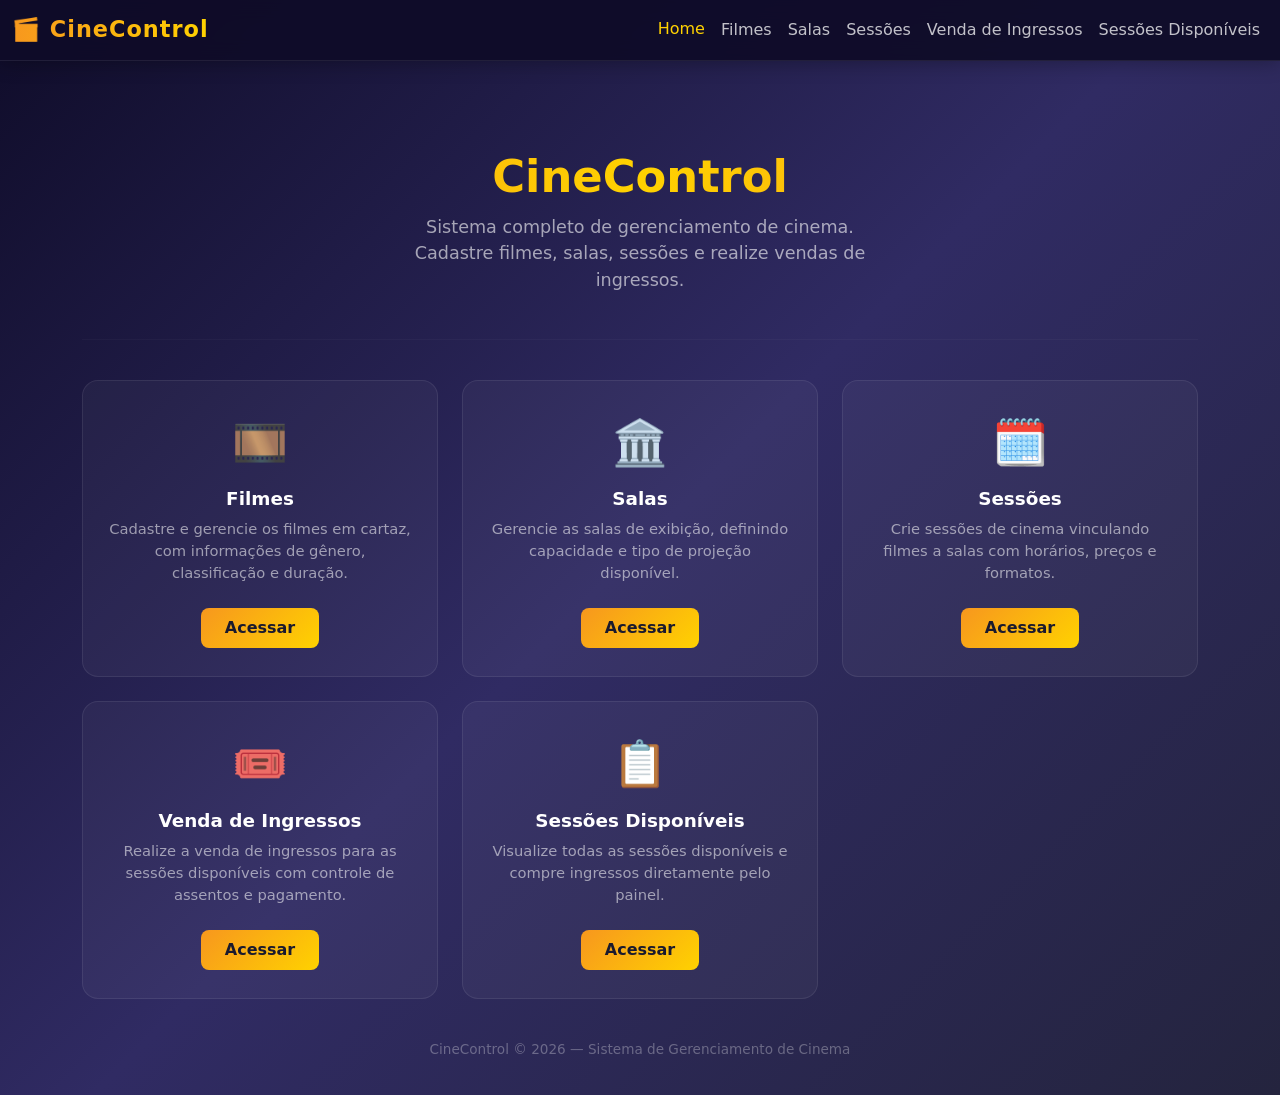
==== index.html @ c71dae34 "first commit" ====
<!DOCTYPE html>
<html lang="pt-BR">
<head>
  <meta charset="UTF-8">
  <meta name="viewport" content="width=device-width, initial-scale=1.0">
  <title>CineControl - Sistema de Controle de Cinema</title>
  <meta name="description" content="CineControl - Sistema completo de gerenciamento de cinema com cadastro de filmes, salas, sessões e venda de ingressos.">
  <link rel="stylesheet" href="css/bootstrap.min.css">
  <style>
    body {
      background: linear-gradient(135deg, #0f0c29, #302b63, #24243e);
      min-height: 100vh;
      color: #e0e0e0;
    }
    .navbar {
      background: rgba(15, 12, 41, 0.95) !important;
      backdrop-filter: blur(10px);
      border-bottom: 1px solid rgba(255, 255, 255, 0.08);
      box-shadow: 0 2px 20px rgba(0, 0, 0, 0.3);
    }
    .navbar-brand {
      font-weight: 700;
      font-size: 1.4rem;
      background: linear-gradient(90deg, #f7971e, #ffd200);
      -webkit-background-clip: text;
      -webkit-text-fill-color: transparent;
      letter-spacing: 1px;
    }
    .nav-link {
      color: rgba(255, 255, 255, 0.75) !important;
      transition: color 0.3s ease, transform 0.2s ease;
      font-weight: 500;
    }
    .nav-link:hover, .nav-link.active {
      color: #ffd200 !important;
      transform: translateY(-1px);
    }
    .hero-section {
      text-align: center;
      padding: 60px 0 30px;
    }
    .hero-section h1 {
      font-size: 2.8rem;
      font-weight: 800;
      background: linear-gradient(90deg, #f7971e, #ffd200, #f7971e);
      -webkit-background-clip: text;
      -webkit-text-fill-color: transparent;
      margin-bottom: 10px;
    }
    .hero-section p {
      font-size: 1.1rem;
      color: rgba(255, 255, 255, 0.6);
      max-width: 500px;
      margin: 0 auto;
    }
    .card-section {
      background: rgba(255, 255, 255, 0.04);
      border: 1px solid rgba(255, 255, 255, 0.08);
      border-radius: 16px;
      transition: transform 0.3s ease, box-shadow 0.3s ease, border-color 0.3s ease;
      overflow: hidden;
    }
    .card-section:hover {
      transform: translateY(-8px);
      box-shadow: 0 12px 40px rgba(247, 151, 30, 0.15);
      border-color: rgba(247, 151, 30, 0.3);
    }
    .card-section .card-body {
      padding: 28px 24px;
    }
    .card-section .card-icon {
      font-size: 2.8rem;
      margin-bottom: 12px;
      display: block;
    }
    .card-section .card-title {
      font-weight: 700;
      font-size: 1.15rem;
      color: #fff;
    }
    .card-section .card-text {
      color: rgba(255, 255, 255, 0.55);
      font-size: 0.92rem;
      line-height: 1.5;
    }
    .btn-access {
      background: linear-gradient(135deg, #f7971e, #ffd200);
      border: none;
      color: #1a1a2e;
      font-weight: 700;
      border-radius: 8px;
      padding: 8px 24px;
      transition: transform 0.2s ease, box-shadow 0.2s ease;
    }
    .btn-access:hover {
      transform: scale(1.05);
      box-shadow: 0 4px 20px rgba(247, 151, 30, 0.4);
      color: #1a1a2e;
    }
    .footer-text {
      text-align: center;
      color: rgba(255, 255, 255, 0.3);
      font-size: 0.85rem;
      padding: 40px 0 20px;
    }
  </style>
</head>
<body>

  <!-- Navbar -->
  <nav class="navbar navbar-expand-lg navbar-dark fixed-top">
    <div class="container-fluid">
      <a class="navbar-brand" href="index.html">🎬 CineControl</a>
      <button class="navbar-toggler" type="button" data-bs-toggle="collapse" data-bs-target="#navbarNav" aria-controls="navbarNav" aria-expanded="false" aria-label="Toggle navigation">
        <span class="navbar-toggler-icon"></span>
      </button>
      <div class="collapse navbar-collapse" id="navbarNav">
        <ul class="navbar-nav ms-auto">
          <li class="nav-item"><a class="nav-link active" href="index.html">Home</a></li>
          <li class="nav-item"><a class="nav-link" href="cadastro-filmes.html">Filmes</a></li>
          <li class="nav-item"><a class="nav-link" href="cadastro-salas.html">Salas</a></li>
          <li class="nav-item"><a class="nav-link" href="cadastro-sessoes.html">Sessões</a></li>
          <li class="nav-item"><a class="nav-link" href="venda-ingressos.html">Venda de Ingressos</a></li>
          <li class="nav-item"><a class="nav-link" href="sessoes.html">Sessões Disponíveis</a></li>
        </ul>
      </div>
    </div>
  </nav>

  <!-- Hero -->
  <div class="container" style="margin-top: 90px;">
    <div class="hero-section">
      <h1>CineControl</h1>
      <p>Sistema completo de gerenciamento de cinema. Cadastre filmes, salas, sessões e realize vendas de ingressos.</p>
    </div>

    <hr style="border-color: rgba(255,255,255,0.1);">

    <!-- Cards Grid -->
    <div class="row g-4 mt-2">
      <!-- Filmes -->
      <div class="col-md-4">
        <div class="card card-section h-100">
          <div class="card-body text-center">
            <span class="card-icon">🎞️</span>
            <h5 class="card-title">Filmes</h5>
            <p class="card-text">Cadastre e gerencie os filmes em cartaz, com informações de gênero, classificação e duração.</p>
            <a href="cadastro-filmes.html" class="btn btn-access mt-2">Acessar</a>
          </div>
        </div>
      </div>
      <!-- Salas -->
      <div class="col-md-4">
        <div class="card card-section h-100">
          <div class="card-body text-center">
            <span class="card-icon">🏛️</span>
            <h5 class="card-title">Salas</h5>
            <p class="card-text">Gerencie as salas de exibição, definindo capacidade e tipo de projeção disponível.</p>
            <a href="cadastro-salas.html" class="btn btn-access mt-2">Acessar</a>
          </div>
        </div>
      </div>
      <!-- Sessões -->
      <div class="col-md-4">
        <div class="card card-section h-100">
          <div class="card-body text-center">
            <span class="card-icon">🗓️</span>
            <h5 class="card-title">Sessões</h5>
            <p class="card-text">Crie sessões de cinema vinculando filmes a salas com horários, preços e formatos.</p>
            <a href="cadastro-sessoes.html" class="btn btn-access mt-2">Acessar</a>
          </div>
        </div>
      </div>
      <!-- Venda de Ingressos -->
      <div class="col-md-4">
        <div class="card card-section h-100">
          <div class="card-body text-center">
            <span class="card-icon">🎟️</span>
            <h5 class="card-title">Venda de Ingressos</h5>
            <p class="card-text">Realize a venda de ingressos para as sessões disponíveis com controle de assentos e pagamento.</p>
            <a href="venda-ingressos.html" class="btn btn-access mt-2">Acessar</a>
          </div>
        </div>
      </div>
      <!-- Sessões Disponíveis -->
      <div class="col-md-4">
        <div class="card card-section h-100">
          <div class="card-body text-center">
            <span class="card-icon">📋</span>
            <h5 class="card-title">Sessões Disponíveis</h5>
            <p class="card-text">Visualize todas as sessões disponíveis e compre ingressos diretamente pelo painel.</p>
            <a href="sessoes.html" class="btn btn-access mt-2">Acessar</a>
          </div>
        </div>
      </div>
    </div>

    <p class="footer-text">CineControl &copy; 2026 — Sistema de Gerenciamento de Cinema</p>
  </div>

  <script src="js/bootstrap.min.js"></script>
</body>
</html>
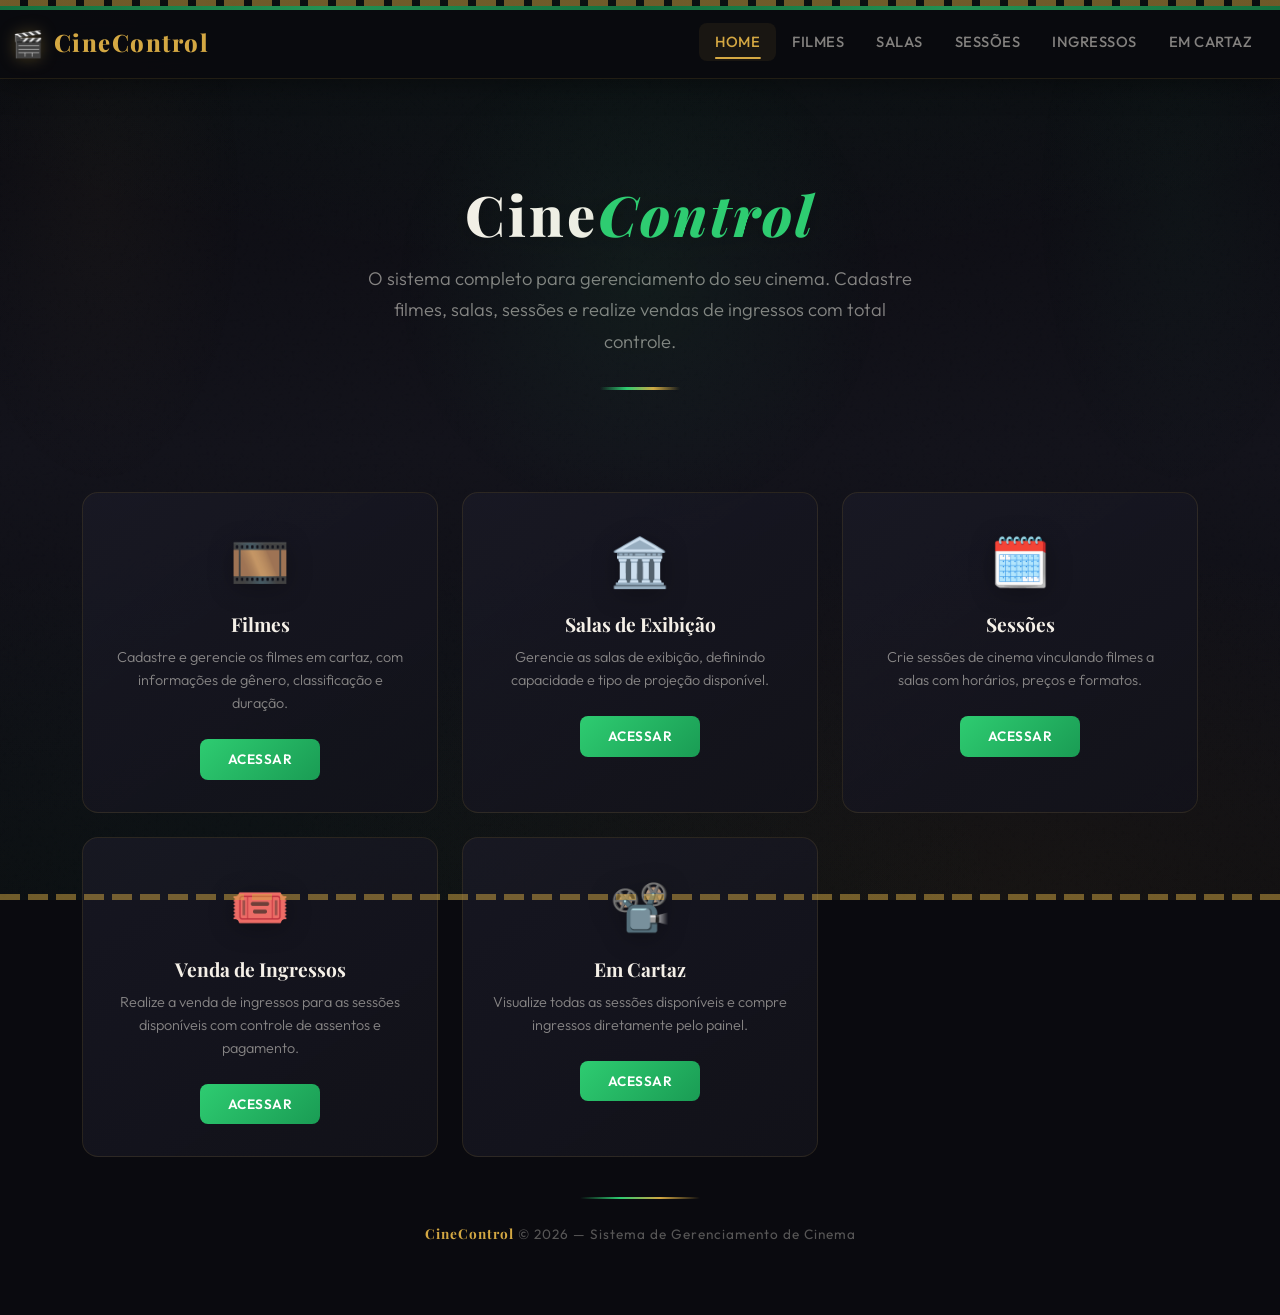
==== commit 639781d7: "refactor: consolidate CSS styles into external stylesheet and update UI components across all pages" ====
--- a/index.html
+++ b/index.html
@@ -6,111 +6,25 @@
   <title>CineControl - Sistema de Controle de Cinema</title>
   <meta name="description" content="CineControl - Sistema completo de gerenciamento de cinema com cadastro de filmes, salas, sessões e venda de ingressos.">
   <link rel="stylesheet" href="css/bootstrap.min.css">
-  <style>
-    body {
-      background: linear-gradient(135deg, #0f0c29, #302b63, #24243e);
-      min-height: 100vh;
-      color: #e0e0e0;
-    }
-    .navbar {
-      background: rgba(15, 12, 41, 0.95) !important;
-      backdrop-filter: blur(10px);
-      border-bottom: 1px solid rgba(255, 255, 255, 0.08);
-      box-shadow: 0 2px 20px rgba(0, 0, 0, 0.3);
-    }
-    .navbar-brand {
-      font-weight: 700;
-      font-size: 1.4rem;
-      background: linear-gradient(90deg, #f7971e, #ffd200);
-      -webkit-background-clip: text;
-      -webkit-text-fill-color: transparent;
-      letter-spacing: 1px;
-    }
-    .nav-link {
-      color: rgba(255, 255, 255, 0.75) !important;
-      transition: color 0.3s ease, transform 0.2s ease;
-      font-weight: 500;
-    }
-    .nav-link:hover, .nav-link.active {
-      color: #ffd200 !important;
-      transform: translateY(-1px);
-    }
-    .hero-section {
-      text-align: center;
-      padding: 60px 0 30px;
-    }
-    .hero-section h1 {
-      font-size: 2.8rem;
-      font-weight: 800;
-      background: linear-gradient(90deg, #f7971e, #ffd200, #f7971e);
-      -webkit-background-clip: text;
-      -webkit-text-fill-color: transparent;
-      margin-bottom: 10px;
-    }
-    .hero-section p {
-      font-size: 1.1rem;
-      color: rgba(255, 255, 255, 0.6);
-      max-width: 500px;
-      margin: 0 auto;
-    }
-    .card-section {
-      background: rgba(255, 255, 255, 0.04);
-      border: 1px solid rgba(255, 255, 255, 0.08);
-      border-radius: 16px;
-      transition: transform 0.3s ease, box-shadow 0.3s ease, border-color 0.3s ease;
-      overflow: hidden;
-    }
-    .card-section:hover {
-      transform: translateY(-8px);
-      box-shadow: 0 12px 40px rgba(247, 151, 30, 0.15);
-      border-color: rgba(247, 151, 30, 0.3);
-    }
-    .card-section .card-body {
-      padding: 28px 24px;
-    }
-    .card-section .card-icon {
-      font-size: 2.8rem;
-      margin-bottom: 12px;
-      display: block;
-    }
-    .card-section .card-title {
-      font-weight: 700;
-      font-size: 1.15rem;
-      color: #fff;
-    }
-    .card-section .card-text {
-      color: rgba(255, 255, 255, 0.55);
-      font-size: 0.92rem;
-      line-height: 1.5;
-    }
-    .btn-access {
-      background: linear-gradient(135deg, #f7971e, #ffd200);
-      border: none;
-      color: #1a1a2e;
-      font-weight: 700;
-      border-radius: 8px;
-      padding: 8px 24px;
-      transition: transform 0.2s ease, box-shadow 0.2s ease;
-    }
-    .btn-access:hover {
-      transform: scale(1.05);
-      box-shadow: 0 4px 20px rgba(247, 151, 30, 0.4);
-      color: #1a1a2e;
-    }
-    .footer-text {
-      text-align: center;
-      color: rgba(255, 255, 255, 0.3);
-      font-size: 0.85rem;
-      padding: 40px 0 20px;
-    }
-  </style>
+  <link rel="stylesheet" href="css/cinecontrol.css">
 </head>
 <body>
+
+  <!-- Film strip decorations -->
+  <div class="film-strip-top"></div>
+  <div class="film-strip-bottom"></div>
+  <div class="curtain-decoration"></div>
+
+  <!-- Spotlight effects -->
+  <div class="spotlight-left"></div>
+  <div class="spotlight-right"></div>
 
   <!-- Navbar -->
   <nav class="navbar navbar-expand-lg navbar-dark fixed-top">
     <div class="container-fluid">
-      <a class="navbar-brand" href="index.html">🎬 CineControl</a>
+      <a class="navbar-brand" href="index.html">
+        <span class="brand-icon">🎬</span> CineControl
+      </a>
       <button class="navbar-toggler" type="button" data-bs-toggle="collapse" data-bs-target="#navbarNav" aria-controls="navbarNav" aria-expanded="false" aria-label="Toggle navigation">
         <span class="navbar-toggler-icon"></span>
       </button>
@@ -120,26 +34,25 @@
           <li class="nav-item"><a class="nav-link" href="cadastro-filmes.html">Filmes</a></li>
           <li class="nav-item"><a class="nav-link" href="cadastro-salas.html">Salas</a></li>
           <li class="nav-item"><a class="nav-link" href="cadastro-sessoes.html">Sessões</a></li>
-          <li class="nav-item"><a class="nav-link" href="venda-ingressos.html">Venda de Ingressos</a></li>
-          <li class="nav-item"><a class="nav-link" href="sessoes.html">Sessões Disponíveis</a></li>
+          <li class="nav-item"><a class="nav-link" href="venda-ingressos.html">Ingressos</a></li>
+          <li class="nav-item"><a class="nav-link" href="sessoes.html">Em Cartaz</a></li>
         </ul>
       </div>
     </div>
   </nav>
 
   <!-- Hero -->
-  <div class="container" style="margin-top: 90px;">
+  <div class="container main-content">
     <div class="hero-section">
-      <h1>CineControl</h1>
-      <p>Sistema completo de gerenciamento de cinema. Cadastre filmes, salas, sessões e realize vendas de ingressos.</p>
+      <h1>Cine<span class="accent">Control</span></h1>
+      <p>O sistema completo para gerenciamento do seu cinema. Cadastre filmes, salas, sessões e realize vendas de ingressos com total controle.</p>
+      <hr class="hero-divider">
     </div>
-
-    <hr style="border-color: rgba(255,255,255,0.1);">
 
     <!-- Cards Grid -->
     <div class="row g-4 mt-2">
       <!-- Filmes -->
-      <div class="col-md-4">
+      <div class="col-md-4 animate-in">
         <div class="card card-section h-100">
           <div class="card-body text-center">
             <span class="card-icon">🎞️</span>
@@ -150,18 +63,18 @@
         </div>
       </div>
       <!-- Salas -->
-      <div class="col-md-4">
+      <div class="col-md-4 animate-in">
         <div class="card card-section h-100">
           <div class="card-body text-center">
             <span class="card-icon">🏛️</span>
-            <h5 class="card-title">Salas</h5>
+            <h5 class="card-title">Salas de Exibição</h5>
             <p class="card-text">Gerencie as salas de exibição, definindo capacidade e tipo de projeção disponível.</p>
             <a href="cadastro-salas.html" class="btn btn-access mt-2">Acessar</a>
           </div>
         </div>
       </div>
       <!-- Sessões -->
-      <div class="col-md-4">
+      <div class="col-md-4 animate-in">
         <div class="card card-section h-100">
           <div class="card-body text-center">
             <span class="card-icon">🗓️</span>
@@ -172,7 +85,7 @@
         </div>
       </div>
       <!-- Venda de Ingressos -->
-      <div class="col-md-4">
+      <div class="col-md-4 animate-in">
         <div class="card card-section h-100">
           <div class="card-body text-center">
             <span class="card-icon">🎟️</span>
@@ -183,11 +96,11 @@
         </div>
       </div>
       <!-- Sessões Disponíveis -->
-      <div class="col-md-4">
+      <div class="col-md-4 animate-in">
         <div class="card card-section h-100">
           <div class="card-body text-center">
-            <span class="card-icon">📋</span>
-            <h5 class="card-title">Sessões Disponíveis</h5>
+            <span class="card-icon">📽️</span>
+            <h5 class="card-title">Em Cartaz</h5>
             <p class="card-text">Visualize todas as sessões disponíveis e compre ingressos diretamente pelo painel.</p>
             <a href="sessoes.html" class="btn btn-access mt-2">Acessar</a>
           </div>
@@ -195,7 +108,9 @@
       </div>
     </div>
 
-    <p class="footer-text">CineControl &copy; 2026 — Sistema de Gerenciamento de Cinema</p>
+    <div class="footer-cinema">
+      <p><span class="footer-brand">CineControl</span> &copy; 2026 — Sistema de Gerenciamento de Cinema</p>
+    </div>
   </div>
 
   <script src="js/bootstrap.min.js"></script>
--- a/css/cinecontrol.css
+++ b/css/cinecontrol.css
@@ -0,0 +1,871 @@
+/* ============================================
+   CineControl - Cinema Theme Stylesheet
+   ============================================ */
+
+@import url('https://fonts.googleapis.com/css2?family=Outfit:wght@300;400;500;600;700;800;900&family=Playfair+Display:ital,wght@0,700;0,800;1,700&display=swap');
+
+/* ---- CSS Variables / Design Tokens ---- */
+:root {
+  /* Cinema palette */
+  --cinema-black: #0a0a0f;
+  --cinema-dark: #12121a;
+  --cinema-surface: #1a1a26;
+  --cinema-surface-light: #222232;
+  
+  --cinema-red: #2ecc71;
+  --cinema-red-dark: #1a9c54;
+  --cinema-red-glow: rgba(46, 204, 113, 0.35);
+  
+  --cinema-gold: #d4a843;
+  --cinema-gold-light: #f0ce6a;
+  --cinema-gold-glow: rgba(212, 168, 67, 0.3);
+  
+  --cinema-cream: #f5f0e8;
+  --cinema-text: #e8e4dd;
+  --cinema-text-muted: rgba(232, 228, 221, 0.55);
+  --cinema-text-dim: rgba(232, 228, 221, 0.35);
+  
+  --cinema-border: rgba(212, 168, 67, 0.12);
+  --cinema-border-hover: rgba(212, 168, 67, 0.35);
+  
+  --shadow-lg: 0 20px 60px rgba(0, 0, 0, 0.5);
+  --shadow-card: 0 8px 32px rgba(0, 0, 0, 0.3);
+  --shadow-glow-red: 0 0 40px rgba(230, 57, 70, 0.2);
+  --shadow-glow-gold: 0 0 40px rgba(212, 168, 67, 0.15);
+  
+  --radius-sm: 8px;
+  --radius-md: 12px;
+  --radius-lg: 16px;
+  --radius-xl: 24px;
+  
+  --transition-fast: 0.2s cubic-bezier(0.4, 0, 0.2, 1);
+  --transition-smooth: 0.4s cubic-bezier(0.4, 0, 0.2, 1);
+  --transition-bounce: 0.5s cubic-bezier(0.34, 1.56, 0.64, 1);
+}
+
+/* ---- Reset & Base ---- */
+*, *::before, *::after {
+  box-sizing: border-box;
+}
+
+body {
+  font-family: 'Outfit', -apple-system, BlinkMacSystemFont, sans-serif;
+  background: var(--cinema-black);
+  min-height: 100vh;
+  color: var(--cinema-text);
+  overflow-x: hidden;
+  position: relative;
+}
+
+/* ---- Cinema Background ---- */
+body::before {
+  content: '';
+  position: fixed;
+  top: 0;
+  left: 0;
+  width: 100%;
+  height: 100%;
+  background: 
+    radial-gradient(ellipse 80% 50% at 50% -20%, rgba(46, 204, 113, 0.08), transparent),
+    radial-gradient(ellipse 60% 40% at 80% 100%, rgba(212, 168, 67, 0.06), transparent),
+    radial-gradient(ellipse 60% 40% at 20% 100%, rgba(46, 204, 113, 0.04), transparent),
+    linear-gradient(180deg, var(--cinema-black) 0%, var(--cinema-dark) 50%, var(--cinema-black) 100%);
+  z-index: -2;
+  pointer-events: none;
+}
+
+/* Animated film grain effect */
+body::after {
+  content: '';
+  position: fixed;
+  top: 0;
+  left: 0;
+  width: 100%;
+  height: 100%;
+  background-image: url("data:image/svg+xml,%3Csvg viewBox='0 0 256 256' xmlns='http://www.w3.org/2000/svg'%3E%3Cfilter id='noise'%3E%3CfeTurbulence type='fractalNoise' baseFrequency='0.9' numOctaves='4' stitchTiles='stitch'/%3E%3C/filter%3E%3Crect width='100%25' height='100%25' filter='url(%23noise)' opacity='0.03'/%3E%3C/svg%3E");
+  z-index: -1;
+  pointer-events: none;
+  opacity: 0.5;
+}
+
+/* ---- Film Strip Decoration ---- */
+.film-strip-top,
+.film-strip-bottom {
+  position: fixed;
+  left: 0;
+  width: 100%;
+  height: 6px;
+  z-index: 1100;
+  background: repeating-linear-gradient(
+    90deg,
+    var(--cinema-gold) 0px,
+    var(--cinema-gold) 20px,
+    transparent 20px,
+    transparent 28px
+  );
+  opacity: 0.5;
+}
+
+.film-strip-top {
+  top: 0;
+}
+
+.film-strip-bottom {
+  bottom: 0;
+}
+
+/* ---- Navbar ---- */
+.navbar {
+  background: rgba(10, 10, 15, 0.92) !important;
+  backdrop-filter: blur(20px) saturate(1.5);
+  -webkit-backdrop-filter: blur(20px) saturate(1.5);
+  border-bottom: 1px solid var(--cinema-border);
+  box-shadow: 0 4px 30px rgba(0, 0, 0, 0.4);
+  padding: 12px 0;
+  transition: var(--transition-smooth);
+  top: 6px !important; /* Account for film strip */
+}
+
+.navbar-brand {
+  font-family: 'Playfair Display', serif;
+  font-weight: 800;
+  font-size: 1.5rem;
+  color: var(--cinema-gold) !important;
+  letter-spacing: 1.5px;
+  text-decoration: none;
+  display: flex;
+  align-items: center;
+  gap: 8px;
+  transition: var(--transition-fast);
+  -webkit-text-fill-color: unset;
+  background: none;
+  -webkit-background-clip: unset;
+}
+
+.navbar-brand:hover {
+  color: var(--cinema-gold-light) !important;
+  text-shadow: 0 0 20px var(--cinema-gold-glow);
+}
+
+.navbar-brand .brand-icon {
+  font-size: 1.6rem;
+  filter: drop-shadow(0 0 8px rgba(212, 168, 67, 0.3));
+}
+
+.nav-link {
+  color: var(--cinema-text-muted) !important;
+  font-weight: 500;
+  font-size: 0.92rem;
+  letter-spacing: 0.5px;
+  text-transform: uppercase;
+  padding: 8px 16px !important;
+  border-radius: var(--radius-sm);
+  transition: var(--transition-fast);
+  position: relative;
+}
+
+.nav-link::after {
+  content: '';
+  position: absolute;
+  bottom: 2px;
+  left: 50%;
+  transform: translateX(-50%) scaleX(0);
+  width: 60%;
+  height: 2px;
+  background: var(--cinema-red);
+  border-radius: 2px;
+  transition: transform var(--transition-fast);
+}
+
+.nav-link:hover {
+  color: var(--cinema-cream) !important;
+  background: rgba(255, 255, 255, 0.04);
+}
+
+.nav-link:hover::after {
+  transform: translateX(-50%) scaleX(1);
+}
+
+.nav-link.active {
+  color: var(--cinema-gold) !important;
+  background: rgba(212, 168, 67, 0.08);
+}
+
+.nav-link.active::after {
+  transform: translateX(-50%) scaleX(1);
+  background: var(--cinema-gold);
+}
+
+/* ---- Hero Section (index.html) ---- */
+.hero-section {
+  text-align: center;
+  padding: 80px 0 40px;
+  position: relative;
+}
+
+.hero-section::before {
+  content: '';
+  position: absolute;
+  top: 50%;
+  left: 50%;
+  transform: translate(-50%, -50%);
+  width: 500px;
+  height: 500px;
+  background: radial-gradient(circle, rgba(46, 204, 113, 0.06) 0%, transparent 70%);
+  pointer-events: none;
+}
+
+.hero-section h1 {
+  font-family: 'Playfair Display', serif;
+  font-size: 3.5rem;
+  font-weight: 800;
+  color: var(--cinema-cream);
+  margin-bottom: 16px;
+  letter-spacing: 3px;
+  text-shadow: 0 2px 20px rgba(0, 0, 0, 0.3);
+  -webkit-text-fill-color: unset;
+  background: none;
+  -webkit-background-clip: unset;
+}
+
+.hero-section h1 .accent {
+  color: var(--cinema-red);
+  font-style: italic;
+}
+
+.hero-section p {
+  font-size: 1.15rem;
+  color: var(--cinema-text-muted);
+  max-width: 550px;
+  margin: 0 auto;
+  line-height: 1.7;
+  font-weight: 300;
+}
+
+.hero-divider {
+  width: 80px;
+  height: 3px;
+  background: linear-gradient(90deg, transparent, var(--cinema-red), var(--cinema-gold), transparent);
+  margin: 30px auto;
+  border: none;
+  opacity: 1;
+}
+
+/* ---- Page Title Section ---- */
+.page-header {
+  padding: 20px 0 10px;
+  position: relative;
+}
+
+.page-header h4 {
+  font-family: 'Playfair Display', serif;
+  font-weight: 700;
+  font-size: 1.6rem;
+  color: var(--cinema-cream);
+  display: flex;
+  align-items: center;
+  gap: 12px;
+  margin: 0;
+}
+
+.page-header h4 .page-icon {
+  font-size: 1.8rem;
+  filter: drop-shadow(0 0 6px rgba(230, 57, 70, 0.3));
+}
+
+.page-header-line {
+  height: 2px;
+  background: linear-gradient(90deg, var(--cinema-red), var(--cinema-gold), transparent);
+  border: none;
+  margin: 16px 0 28px;
+  opacity: 1;
+}
+
+/* ---- Cards (index.html grid) ---- */
+.card-section {
+  background: linear-gradient(145deg, rgba(26, 26, 38, 0.8), rgba(18, 18, 26, 0.9));
+  border: 1px solid var(--cinema-border);
+  border-radius: var(--radius-lg);
+  transition: var(--transition-smooth);
+  overflow: hidden;
+  position: relative;
+}
+
+.card-section::before {
+  content: '';
+  position: absolute;
+  top: 0;
+  left: 0;
+  right: 0;
+  height: 3px;
+  background: linear-gradient(90deg, var(--cinema-red), var(--cinema-gold));
+  opacity: 0;
+  transition: opacity var(--transition-smooth);
+}
+
+.card-section:hover {
+  transform: translateY(-10px);
+  box-shadow: var(--shadow-card), var(--shadow-glow-red);
+  border-color: var(--cinema-border-hover);
+}
+
+.card-section:hover::before {
+  opacity: 1;
+}
+
+.card-section .card-body {
+  padding: 32px 28px;
+  background: transparent;
+}
+
+.card-section .card-icon {
+  font-size: 3rem;
+  margin-bottom: 16px;
+  display: block;
+  filter: drop-shadow(0 4px 12px rgba(0, 0, 0, 0.3));
+  transition: transform var(--transition-bounce);
+}
+
+.card-section:hover .card-icon {
+  transform: scale(1.15) rotate(-5deg);
+}
+
+.card-section .card-title {
+  font-family: 'Playfair Display', serif;
+  font-weight: 700;
+  font-size: 1.2rem;
+  color: var(--cinema-cream);
+  margin-bottom: 10px;
+}
+
+.card-section .card-text {
+  color: var(--cinema-text-muted);
+  font-size: 0.9rem;
+  line-height: 1.6;
+  font-weight: 300;
+}
+
+/* ---- Buttons ---- */
+.btn-access,
+.btn-cinema-primary {
+  background: linear-gradient(135deg, var(--cinema-red), var(--cinema-red-dark));
+  border: none;
+  color: #fff;
+  font-weight: 600;
+  border-radius: var(--radius-sm);
+  padding: 10px 28px;
+  letter-spacing: 0.5px;
+  text-transform: uppercase;
+  font-size: 0.85rem;
+  transition: var(--transition-fast);
+  position: relative;
+  overflow: hidden;
+}
+
+.btn-access::before,
+.btn-cinema-primary::before {
+  content: '';
+  position: absolute;
+  top: 0;
+  left: -100%;
+  width: 100%;
+  height: 100%;
+  background: linear-gradient(90deg, transparent, rgba(255, 255, 255, 0.15), transparent);
+  transition: left 0.5s ease;
+}
+
+.btn-access:hover,
+.btn-cinema-primary:hover {
+  transform: translateY(-2px);
+  box-shadow: 0 6px 25px var(--cinema-red-glow);
+  color: #fff;
+  background: linear-gradient(135deg, var(--cinema-red), var(--cinema-red-dark));
+}
+
+.btn-access:hover::before,
+.btn-cinema-primary:hover::before {
+  left: 100%;
+}
+
+.btn-cinema-gold {
+  background: linear-gradient(135deg, var(--cinema-gold), var(--cinema-gold-light));
+  border: none;
+  color: var(--cinema-black);
+  font-weight: 700;
+  border-radius: var(--radius-sm);
+  padding: 10px 28px;
+  letter-spacing: 0.5px;
+  text-transform: uppercase;
+  font-size: 0.85rem;
+  transition: var(--transition-fast);
+}
+
+.btn-cinema-gold:hover {
+  transform: translateY(-2px);
+  box-shadow: 0 6px 25px var(--cinema-gold-glow);
+  color: var(--cinema-black);
+  background: linear-gradient(135deg, var(--cinema-gold), var(--cinema-gold-light));
+}
+
+/* Override Bootstrap btn-primary */
+.btn-primary {
+  background: linear-gradient(135deg, var(--cinema-red), var(--cinema-red-dark)) !important;
+  border: none !important;
+  color: #fff !important;
+  font-weight: 700;
+  border-radius: var(--radius-md);
+  padding: 14px;
+  letter-spacing: 0.5px;
+  text-transform: uppercase;
+  font-size: 0.9rem;
+  transition: var(--transition-fast);
+}
+
+.btn-primary:hover {
+  transform: scale(1.02);
+  box-shadow: 0 6px 25px var(--cinema-red-glow) !important;
+  color: #fff !important;
+  background: linear-gradient(135deg, var(--cinema-red), var(--cinema-red-dark)) !important;
+}
+
+/* Override Bootstrap btn-success */
+.btn-success {
+  background: linear-gradient(135deg, var(--cinema-gold), var(--cinema-gold-light)) !important;
+  border: none !important;
+  color: var(--cinema-black) !important;
+  font-weight: 700;
+  border-radius: var(--radius-md);
+  padding: 14px;
+  letter-spacing: 0.5px;
+  text-transform: uppercase;
+  font-size: 0.9rem;
+  transition: var(--transition-fast);
+}
+
+.btn-success:hover {
+  transform: scale(1.02);
+  box-shadow: 0 6px 25px var(--cinema-gold-glow) !important;
+  color: var(--cinema-black) !important;
+  background: linear-gradient(135deg, var(--cinema-gold), var(--cinema-gold-light)) !important;
+}
+
+/* Override Bootstrap btn-danger */
+.btn-danger {
+  background: linear-gradient(135deg, #1a9c54, #147540) !important;
+  border: none !important;
+  border-radius: var(--radius-sm);
+  font-weight: 600;
+  transition: var(--transition-fast);
+}
+
+.btn-danger:hover {
+  transform: scale(1.05);
+  box-shadow: 0 4px 15px rgba(26, 156, 84, 0.4) !important;
+  background: linear-gradient(135deg, #1a9c54, #147540) !important;
+}
+
+/* ---- Forms ---- */
+.form-floating > .form-control,
+.form-floating > .form-select,
+.form-floating > textarea.form-control {
+  background: rgba(255, 255, 255, 0.03);
+  border: 1px solid rgba(212, 168, 67, 0.15);
+  color: var(--cinema-text);
+  border-radius: var(--radius-md);
+  transition: var(--transition-fast);
+  font-family: 'Outfit', sans-serif;
+}
+
+.form-floating > .form-control:focus,
+.form-floating > .form-select:focus,
+.form-floating > textarea.form-control:focus {
+  background: rgba(255, 255, 255, 0.06);
+  border-color: var(--cinema-red);
+  box-shadow: 0 0 0 0.2rem var(--cinema-red-glow), 0 0 30px rgba(46, 204, 113, 0.08);
+  color: #fff;
+}
+
+.form-floating > label {
+  color: var(--cinema-text-muted);
+  font-family: 'Outfit', sans-serif;
+}
+
+.form-select option {
+  background: var(--cinema-dark);
+  color: var(--cinema-text);
+}
+
+/* Form container card */
+.form-card {
+  background: linear-gradient(145deg, rgba(26, 26, 38, 0.6), rgba(18, 18, 26, 0.8));
+  border: 1px solid var(--cinema-border);
+  border-radius: var(--radius-xl);
+  padding: 36px 32px;
+  position: relative;
+  overflow: hidden;
+}
+
+.form-card::before {
+  content: '';
+  position: absolute;
+  top: 0;
+  left: 0;
+  right: 0;
+  height: 3px;
+  background: linear-gradient(90deg, var(--cinema-red), var(--cinema-gold), var(--cinema-red));
+}
+
+/* ---- Tables ---- */
+.table {
+  color: var(--cinema-text);
+  background: transparent;
+  --bs-table-bg: transparent;
+  --bs-table-color: var(--cinema-text);
+  --bs-table-hover-bg: rgba(46, 204, 113, 0.06);
+  --bs-table-hover-color: #fff;
+  --bs-table-striped-bg: transparent;
+  border-color: rgba(212, 168, 67, 0.08);
+  font-size: 0.92rem;
+}
+
+.table thead {
+  background: linear-gradient(90deg, rgba(46, 204, 113, 0.1), rgba(212, 168, 67, 0.08), rgba(46, 204, 113, 0.1));
+}
+
+.table thead th {
+  color: var(--cinema-gold);
+  font-weight: 600;
+  font-size: 0.85rem;
+  text-transform: uppercase;
+  letter-spacing: 1px;
+  border-bottom: 2px solid rgba(212, 168, 67, 0.2);
+  background: transparent;
+  padding: 14px 12px;
+}
+
+.table tbody {
+  background: rgba(255, 255, 255, 0.01);
+}
+
+.table tbody tr {
+  border-bottom: 1px solid rgba(212, 168, 67, 0.06);
+  transition: background var(--transition-fast), transform var(--transition-fast);
+}
+
+.table tbody tr:hover {
+  background: rgba(46, 204, 113, 0.06);
+}
+
+.table td,
+.table th {
+  vertical-align: middle;
+  border-color: rgba(212, 168, 67, 0.06);
+  padding: 12px;
+}
+
+.table-responsive {
+  background: linear-gradient(145deg, rgba(18, 18, 26, 0.5), rgba(10, 10, 15, 0.6));
+  border-radius: var(--radius-lg);
+  padding: 6px;
+  border: 1px solid var(--cinema-border);
+  box-shadow: var(--shadow-card);
+}
+
+/* ---- Session Cards (sessoes.html) ---- */
+.card-sessao {
+  background: linear-gradient(145deg, rgba(26, 26, 38, 0.8), rgba(18, 18, 26, 0.9));
+  border: 1px solid var(--cinema-border);
+  border-radius: var(--radius-lg);
+  transition: var(--transition-smooth);
+  overflow: hidden;
+  position: relative;
+}
+
+.card-sessao::before {
+  content: '';
+  position: absolute;
+  top: 0;
+  left: 0;
+  right: 0;
+  height: 3px;
+  background: linear-gradient(90deg, var(--cinema-red), var(--cinema-gold));
+  opacity: 0;
+  transition: opacity var(--transition-smooth);
+}
+
+.card-sessao:hover {
+  transform: translateY(-8px);
+  box-shadow: var(--shadow-card), var(--shadow-glow-red);
+  border-color: var(--cinema-border-hover);
+}
+
+.card-sessao:hover::before {
+  opacity: 1;
+}
+
+.card-sessao .card-body {
+  padding: 28px;
+}
+
+.card-sessao .card-title {
+  font-family: 'Playfair Display', serif;
+  font-weight: 700;
+  color: var(--cinema-cream);
+  font-size: 1.15rem;
+}
+
+.card-sessao .card-text {
+  color: var(--cinema-text-muted);
+  font-size: 0.9rem;
+}
+
+.card-sessao .badge-info {
+  background: rgba(46, 204, 113, 0.15);
+  color: var(--cinema-red);
+  font-weight: 600;
+  border-radius: 6px;
+  padding: 5px 12px;
+  font-size: 0.8rem;
+  letter-spacing: 0.5px;
+}
+
+.card-sessao .price-tag {
+  font-size: 1.3rem;
+  font-weight: 800;
+  color: var(--cinema-gold);
+}
+
+.btn-comprar {
+  background: linear-gradient(135deg, var(--cinema-red), var(--cinema-red-dark));
+  border: none;
+  color: #fff;
+  font-weight: 700;
+  border-radius: var(--radius-sm);
+  letter-spacing: 0.5px;
+  text-transform: uppercase;
+  font-size: 0.85rem;
+  transition: var(--transition-fast);
+}
+
+.btn-comprar:hover {
+  transform: scale(1.05);
+  box-shadow: 0 6px 25px var(--cinema-red-glow);
+  color: #fff;
+}
+
+.empty-msg {
+  text-align: center;
+  color: var(--cinema-text-dim);
+  font-size: 1.1rem;
+  padding: 60px 0;
+}
+
+/* ---- Toast / Message ---- */
+#mensagem {
+  position: fixed;
+  top: 90px;
+  right: 20px;
+  z-index: 1055;
+  min-width: 300px;
+  animation: fadeSlideIn 0.5s var(--transition-smooth);
+}
+
+@keyframes fadeSlideIn {
+  from {
+    opacity: 0;
+    transform: translateY(-20px) scale(0.95);
+  }
+  to {
+    opacity: 1;
+    transform: translateY(0) scale(1);
+  }
+}
+
+/* ---- Container offset ---- */
+.main-content {
+  margin-top: 100px;
+  padding-bottom: 40px;
+}
+
+/* ---- Footer ---- */
+.footer-cinema {
+  text-align: center;
+  padding: 40px 0 30px;
+  position: relative;
+}
+
+.footer-cinema::before {
+  content: '';
+  display: block;
+  width: 120px;
+  height: 2px;
+  background: linear-gradient(90deg, transparent, var(--cinema-red), var(--cinema-gold), transparent);
+  margin: 0 auto 24px;
+}
+
+.footer-cinema p {
+  color: var(--cinema-text-dim);
+  font-size: 0.85rem;
+  letter-spacing: 1px;
+  margin: 0;
+}
+
+.footer-cinema .footer-brand {
+  color: var(--cinema-gold);
+  font-family: 'Playfair Display', serif;
+  font-weight: 700;
+}
+
+/* ---- Spotlight animation on hero ---- */
+@keyframes spotlightSweep {
+  0%, 100% { transform: translateX(-100px) rotate(-15deg); }
+  50% { transform: translateX(100px) rotate(15deg); }
+}
+
+.spotlight-left,
+.spotlight-right {
+  position: fixed;
+  width: 300px;
+  height: 600px;
+  pointer-events: none;
+  z-index: -1;
+  opacity: 0.03;
+}
+
+.spotlight-left {
+  top: -100px;
+  left: -50px;
+  background: radial-gradient(ellipse at center, var(--cinema-gold), transparent 70%);
+  animation: spotlightSweep 12s ease-in-out infinite;
+}
+
+.spotlight-right {
+  top: -100px;
+  right: -50px;
+  background: radial-gradient(ellipse at center, var(--cinema-red), transparent 70%);
+  animation: spotlightSweep 12s ease-in-out infinite reverse;
+}
+
+/* ---- Ticket Style Divider ---- */
+.ticket-divider {
+  position: relative;
+  margin: 30px 0;
+  border: none;
+  height: 2px;
+  background: transparent;
+}
+
+.ticket-divider::before {
+  content: '🎬';
+  position: absolute;
+  left: 50%;
+  top: 50%;
+  transform: translate(-50%, -50%);
+  background: var(--cinema-dark);
+  padding: 0 16px;
+  font-size: 1.2rem;
+}
+
+.ticket-divider::after {
+  content: '';
+  position: absolute;
+  left: 0;
+  top: 50%;
+  width: 100%;
+  height: 1px;
+  background: repeating-linear-gradient(
+    90deg,
+    var(--cinema-border-hover),
+    var(--cinema-border-hover) 8px,
+    transparent 8px,
+    transparent 16px
+  );
+}
+
+/* ---- Scrollbar ---- */
+::-webkit-scrollbar {
+  width: 8px;
+}
+
+::-webkit-scrollbar-track {
+  background: var(--cinema-black);
+}
+
+::-webkit-scrollbar-thumb {
+  background: rgba(212, 168, 67, 0.2);
+  border-radius: 4px;
+}
+
+::-webkit-scrollbar-thumb:hover {
+  background: rgba(212, 168, 67, 0.4);
+}
+
+/* ---- Selection ---- */
+::selection {
+  background: var(--cinema-red);
+  color: #fff;
+}
+
+/* ---- Responsive ---- */
+@media (max-width: 768px) {
+  .hero-section h1 {
+    font-size: 2.4rem;
+  }
+  
+  .hero-section p {
+    font-size: 1rem;
+  }
+  
+  .card-section .card-body {
+    padding: 24px 20px;
+  }
+  
+  .form-card {
+    padding: 24px 20px;
+  }
+  
+  .nav-link {
+    font-size: 0.85rem;
+    padding: 6px 12px !important;
+  }
+}
+
+/* ---- Entrance animations ---- */
+@keyframes fadeUp {
+  from {
+    opacity: 0;
+    transform: translateY(30px);
+  }
+  to {
+    opacity: 1;
+    transform: translateY(0);
+  }
+}
+
+.animate-in {
+  animation: fadeUp 0.6s var(--transition-smooth) both;
+}
+
+.animate-in:nth-child(1) { animation-delay: 0.1s; }
+.animate-in:nth-child(2) { animation-delay: 0.2s; }
+.animate-in:nth-child(3) { animation-delay: 0.3s; }
+.animate-in:nth-child(4) { animation-delay: 0.4s; }
+.animate-in:nth-child(5) { animation-delay: 0.5s; }
+
+/* ---- Cinema curtain top decoration ---- */
+.curtain-decoration {
+  position: fixed;
+  top: 6px;
+  left: 0;
+  width: 100%;
+  height: 4px;
+  background: linear-gradient(90deg, 
+    var(--cinema-red-dark), 
+    var(--cinema-red), 
+    var(--cinema-red-dark),
+    var(--cinema-red),
+    var(--cinema-red-dark)
+  );
+  z-index: 1101;
+  opacity: 0.7;
+}
